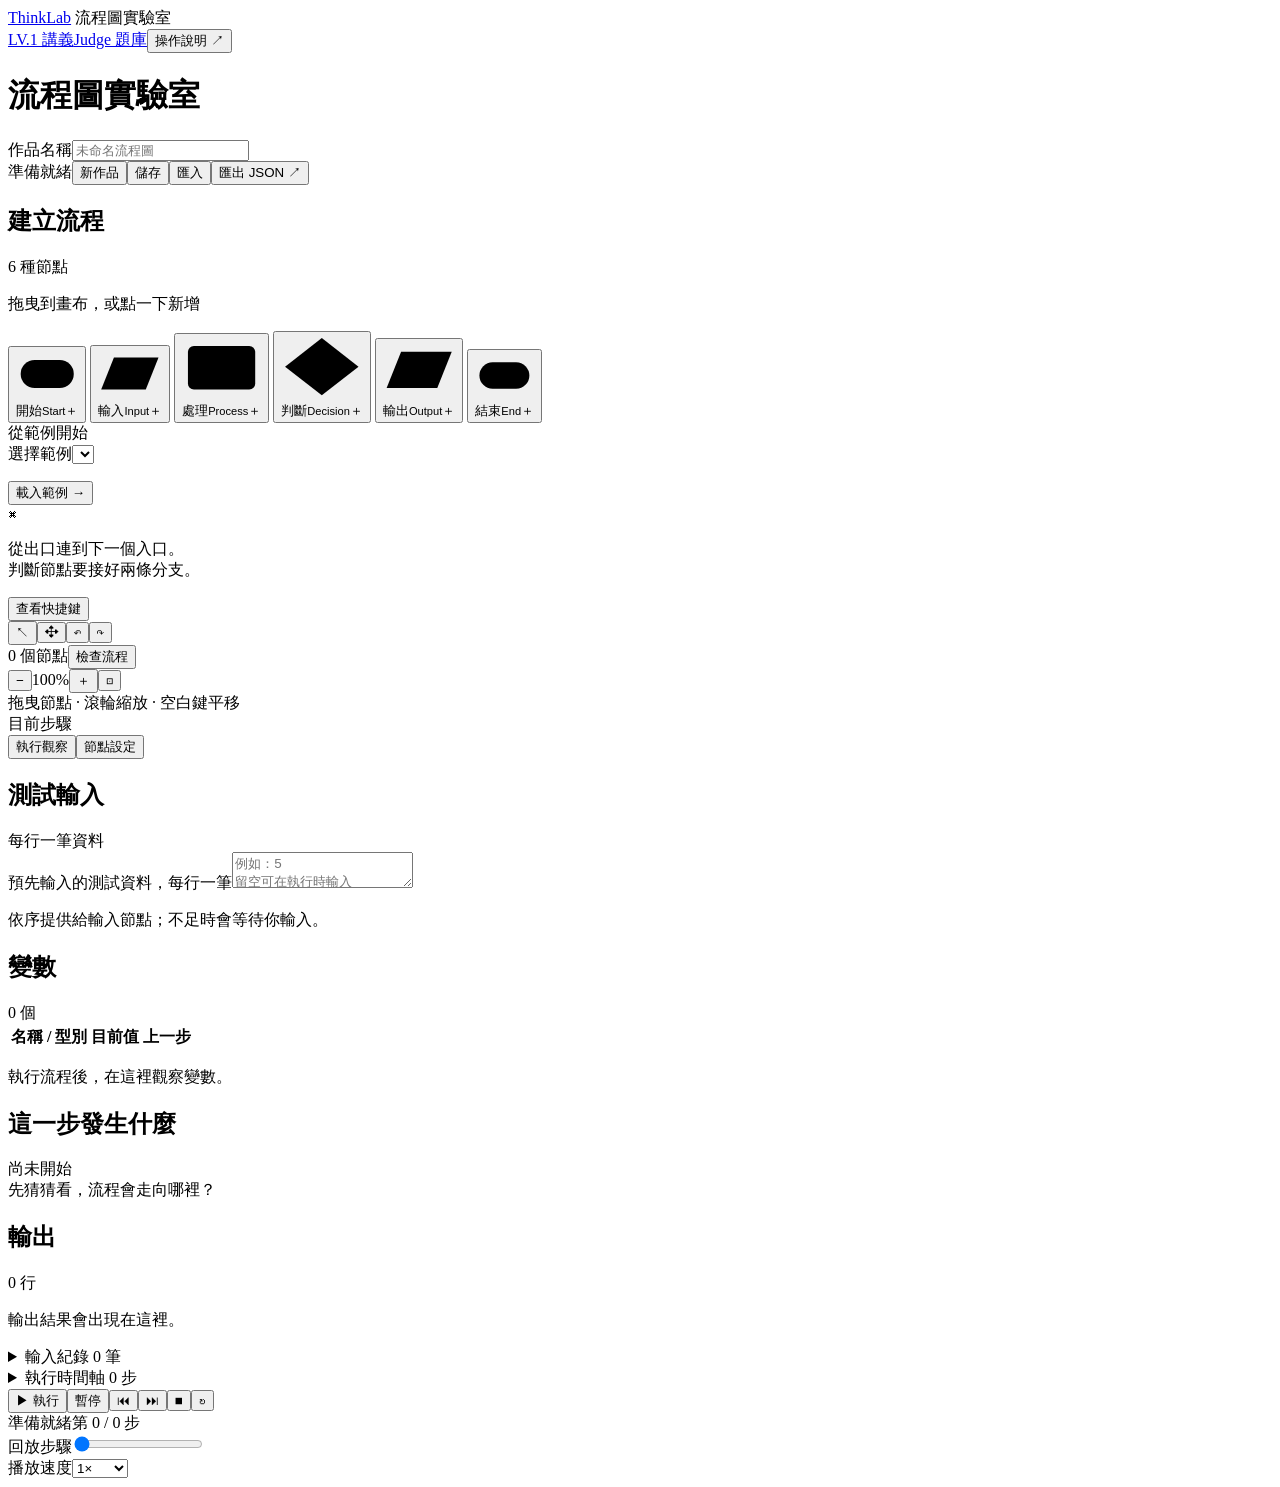
==== test/index.html @ 6e9bafad "改名" ====
<!doctype html>
<html lang="zh-TW">
<head>
  <meta charset="utf-8">
  <meta name="viewport" content="width=device-width, initial-scale=1">
  <meta name="theme-color" content="#0c0d12">
  <meta name="description" content="ThinkLab 流程圖實驗室：畫出邏輯，逐步探索變數與程式執行。">
  <title>流程圖實驗室｜ThinkLab</title>
  <link rel="icon" href="data:image/svg+xml,%3Csvg xmlns='http://www.w3.org/2000/svg' viewBox='0 0 32 32'%3E%3Crect width='32' height='32' rx='7' fill='%233b82f6'/%3E%3Cpath d='M9 10h14v4H9zm0 8h9v4H9z' fill='white'/%3E%3C/svg%3E">
  <link rel="stylesheet" href="./flow-lab.css?v=5d498caa21df">
  <script type="module" src="./flow-app.mjs?v=987bb8bc8cf8"></script>
</head>
<body>
  <header class="site-header">
    <a class="brand" href="../index.html"><span class="brand-icon" aria-hidden="true"></span>ThinkLab</a>
    <span class="header-divider"></span><span class="header-label">流程圖實驗室</span>
    <nav><a href="../beginner.html">LV.1 講義</a><a href="../judge.html">Judge 題庫</a><button id="help-btn" class="text-button">操作說明 <span aria-hidden="true">↗</span></button></nav>
  </header>
  <main>
    <h1 class="sr-only">流程圖實驗室</h1>
    <section class="project-bar" aria-label="作品">
      <div class="project-heading"><label for="graph-title" class="sr-only">作品名稱</label><input id="graph-title" maxlength="100" value="" placeholder="未命名流程圖"></div>
      <div class="file-actions"><span id="save-status" role="status">準備就緒</span><button id="new-btn">新作品</button><button id="save-btn">儲存</button><button id="import-btn">匯入</button><button id="export-btn">匯出 JSON <span aria-hidden="true">↗</span></button><input type="file" id="import-file" accept=".json,application/json" hidden></div>
    </section>
    <div class="workspace">
      <aside class="palette panel" aria-label="節點工具列">
        <div class="panel-heading"><h2>建立流程</h2><span class="tiny-label">6 種節點</span></div>
        <p class="panel-caption">拖曳到畫布，或點一下新增</p>
        <div id="node-palette" class="node-palette">
          <button class="palette-node" data-node-type="start" draggable="true"><svg viewBox="0 0 40 32" aria-hidden="true"><rect x="3" y="7" width="34" height="18" rx="9"/></svg><span>開始<small>Start</small></span><span class="add-sign">＋</span></button>
          <button class="palette-node" data-node-type="input" draggable="true"><svg viewBox="0 0 40 32" aria-hidden="true"><path d="M10 6h28l-8 20H2z"/></svg><span>輸入<small>Input</small></span><span class="add-sign">＋</span></button>
          <button class="palette-node" data-node-type="process" draggable="true"><svg viewBox="0 0 40 32" aria-hidden="true"><rect x="3" y="5" width="34" height="22" rx="3"/></svg><span>處理<small>Process</small></span><span class="add-sign">＋</span></button>
          <button class="palette-node" data-node-type="decision" draggable="true"><svg viewBox="0 0 40 32" aria-hidden="true"><path d="m20 2 18 14-18 14L2 16z"/></svg><span>判斷<small>Decision</small></span><span class="add-sign">＋</span></button>
          <button class="palette-node" data-node-type="output" draggable="true"><svg viewBox="0 0 40 32" aria-hidden="true"><path d="M10 6h28l-8 20H2z"/></svg><span>輸出<small>Output</small></span><span class="add-sign">＋</span></button>
          <button class="palette-node" data-node-type="end" draggable="true"><svg viewBox="0 0 40 32" aria-hidden="true"><rect x="3" y="7" width="34" height="18" rx="9"/><path d="M14 12h12v8H14z"/></svg><span>結束<small>End</small></span><span class="add-sign">＋</span></button>
        </div>
        <div class="example-section"><div class="section-kicker">從範例開始</div><label for="example-select" class="sr-only">選擇範例</label><select id="example-select"></select><p id="example-description"></p><button id="load-example-btn">載入範例 <span aria-hidden="true">→</span></button></div>
        <div class="palette-tip"><span class="tip-symbol">⌘</span><p>從出口連到下一個入口。<br>判斷節點要接好兩條分支。</p><button id="shortcuts-btn" class="text-button">查看快捷鍵</button></div>
      </aside>
      <section class="canvas-panel panel" aria-label="流程圖工作區">
        <div class="canvas-toolbar"><div class="tool-group"><button id="select-tool" class="icon-button active" title="選取與框選（V）" aria-label="選取與框選" aria-pressed="true">↖</button><button id="pan-tool" class="icon-button" title="平移（H 或按住空白鍵）" aria-label="平移畫布" aria-pressed="false">✥</button><span class="tool-divider"></span><button id="undo-btn" class="icon-button" title="復原 Ctrl / ⌘ Z" aria-label="復原">↶</button><button id="redo-btn" class="icon-button" title="重做 Ctrl / ⌘ Shift Z" aria-label="重做">↷</button></div><div class="tool-group"><span id="node-count">0 個節點</span><button id="validate-btn" class="validate-button">檢查流程</button></div></div>
        <div id="canvas" tabindex="0" aria-label="流程圖畫布。可拖曳節點，點選連接點拉線，按 Delete 刪除。"></div>
        <div class="canvas-bottom"><div class="zoom-tools"><button id="zoom-out-btn" aria-label="縮小畫布">−</button><span id="zoom-label">100%</span><button id="zoom-in-btn" aria-label="放大畫布">＋</button><span></span><button id="fit-btn" title="適應畫面" aria-label="適應畫面">⊡</button></div><span id="canvas-hint">拖曳節點 · 滾輪縮放 · 空白鍵平移</span><div class="path-legend"><i></i>目前步驟</div></div>
      </section>
      <aside class="inspector panel" aria-label="流程觀察與節點設定">
        <div class="panel-tabs" role="tablist" aria-label="側邊面板"><button id="observe-tab" role="tab" aria-controls="observe-panel" aria-selected="true" class="active">執行觀察</button><button id="properties-tab" role="tab" aria-controls="properties-panel" aria-selected="false">節點設定</button></div>
        <div class="inspector-scroll">
          <div id="observe-panel" role="tabpanel" aria-labelledby="observe-tab">
            <section id="runtime-error-card" class="runtime-error-card" hidden><strong>執行已安全中止</strong><p id="runtime-error-message"></p><button id="show-error-btn">查看出錯位置 →</button></section>
            <section class="observation-section"><div class="section-title"><h2>測試輸入</h2><span>每行一筆資料</span></div><label for="input-data" class="sr-only">預先輸入的測試資料，每行一筆</label><textarea id="input-data" rows="2" spellcheck="false" placeholder="例如：5&#10;留空可在執行時輸入"></textarea><p class="field-hint">依序提供給輸入節點；不足時會等待你輸入。</p></section>
            <section id="waiting-card" class="waiting-card" hidden><div class="waiting-label"><span class="status-dot"></span>等待輸入</div><p id="waiting-prompt"></p><form id="input-form"><label id="input-label" for="input-value"></label><div class="input-row"><input id="input-value" autocomplete="off" maxlength="4096" placeholder="輸入資料"><button type="submit" class="primary">繼續 →</button></div><p id="input-error" role="alert"></p></form></section>
            <section class="observation-section"><div class="section-title"><h2>變數</h2><span id="variable-count">0 個</span></div><div class="table-scroll"><table class="variables-table"><thead><tr><th>名稱 / 型別</th><th>目前值</th><th>上一步</th></tr></thead><tbody id="variables-body"></tbody></table></div><p id="variables-empty" class="empty-message">執行流程後，在這裡觀察變數。</p></section>
            <section class="observation-section condition-section"><div class="section-title"><h2>這一步發生什麼</h2><span id="event-type">尚未開始</span></div><div id="condition-content" class="event-card">先猜猜看，流程會走向哪裡？</div></section>
            <section class="observation-section"><div class="section-title"><h2>輸出</h2><span id="output-count">0 行</span></div><pre id="output-content" class="output-terminal" aria-label="程式輸出"></pre><p id="output-empty" class="terminal-placeholder">輸出結果會出現在這裡。</p></section>
            <details class="observation-section input-history-section"><summary>輸入紀錄 <span id="input-count">0 筆</span></summary><div id="input-history"></div></details>
            <details class="observation-section"><summary>執行時間軸 <span id="trace-count">0 步</span></summary><div id="trace-history" class="trace-history"></div></details>
          </div>
          <div id="properties-panel" role="tabpanel" aria-labelledby="properties-tab" hidden><div id="property-empty" class="property-empty"><span aria-hidden="true">↖</span><h2>選一個節點，編輯它的想法</h2><p>在畫布點選節點，就能修改名稱、變數與運算式。</p></div><form id="property-form" hidden><div class="property-type" id="property-type"></div><label for="node-title">節點名稱</label><input id="node-title" maxlength="100" autocomplete="off"><div id="expression-fields"><label for="node-expression" id="expression-label">運算式</label><textarea id="node-expression" spellcheck="false" rows="3" maxlength="2048"></textarea><p class="field-hint" id="expression-hint"></p></div><div id="input-fields"><label for="node-variable">目標變數</label><input id="node-variable" autocomplete="off" spellcheck="false" maxlength="64"><label for="node-input-type">資料型別</label><select id="node-input-type"><option value="integer">整數</option><option value="number">數字（含小數）</option><option value="text">文字</option><option value="boolean">布林值</option></select><label for="node-prompt">輸入提示</label><input id="node-prompt" maxlength="200" autocomplete="off"><p class="field-hint">提示只顯示在介面，不會加入輸出。</p></div><button class="primary apply-button" type="submit">套用設定</button><p class="field-hint">套用後會自動檢查流程並保存。</p></form><div id="selection-actions" class="selection-actions" hidden><button id="copy-btn">複製</button><button id="paste-btn">貼上</button><button id="delete-btn" class="danger-text">刪除選取項目</button></div></div>
          <section id="diagnostics-section" class="diagnostics-section" hidden><div class="section-title"><h2 id="diagnostics-title">流程檢查</h2><span id="diagnostics-count"></span></div><div id="diagnostics"></div></section>
        </div>
      </aside>
    </div>
    <section class="playback-bar" aria-label="執行控制列"><div class="playback-actions"><button id="run-btn" class="primary run-button"><span aria-hidden="true">▶</span> 執行</button><button id="pause-btn" title="暫停或繼續播放">暫停</button><button id="step-back-btn" class="icon-button" title="上一步" aria-label="上一步">⏮</button><button id="step-next-btn" class="icon-button" title="下一步" aria-label="下一步">⏭</button><button id="stop-btn" class="icon-button" title="停止計算並保留紀錄" aria-label="停止">■</button><button id="restart-btn" class="icon-button" title="重新開始" aria-label="重新開始">↻</button></div><div class="playback-progress"><div class="progress-meta"><span id="runtime-status" role="status"><i class="status-dot"></i>準備就緒</span><span id="step-label">第 0 / 0 步</span></div><label for="timeline" class="sr-only">回放步驟</label><input id="timeline" type="range" min="0" max="0" value="0" step="1"></div><div class="speed-control"><label for="speed">播放速度</label><select id="speed"><option value="0.25">0.25×</option><option value="0.5">0.5×</option><option value="1" selected>1×</option><option value="2">2×</option><option value="4">4×</option></select></div></section>
  </main>
  <div id="toast" class="toast" role="status" hidden></div>
  <dialog id="help-dialog"><div class="dialog-heading"><div><div class="eyebrow">QUICK GUIDE</div><h2>把邏輯，一步一步看懂</h2></div><button class="icon-button close-dialog" aria-label="關閉說明">×</button></div><div class="help-grid"><section><h3>01 建立與連線</h3><p>拖曳或點選左側節點。在節點的出口按下並拉到下一個入口；也可以依序點選兩個連接點。判斷節點的 True 與 False 都需要接好。</p><h3>02 編輯內容</h3><p>點選節點，在「節點設定」輸入變數或運算式。每個處理節點只執行一個指定，例如 <code>sum = sum + i</code>。</p><h3>03 執行與回看</h3><p>提供每行一筆的測試資料，或留空等待互動輸入。播放時可暫停、回退或拖曳時間軸；上一步會同步還原變數與輸出。</p><p>暫停控制畫面播放，背景計算仍可能繼續。停止會中止計算並保留已產生的紀錄。修改程式或測試資料會清除舊軌跡；移動節點與縮放則保留。</p></section><section><h3>支援的運算</h3><p><code>+ − * / // %</code>、括號、比較 <code>&gt; &lt; &gt;= &lt;= == !=</code>、布林 <code>True False and or not</code>。<code>/</code> 是除法，<code>//</code> 是向下取整除法，<code>%</code> 餘數與除數同號。</p><p>數字與文字不能直接相加；判斷條件必須是布林值。輸出節點每次輸出一行。變數使用英文字母、數字或底線，且不能以數字開頭。</p><h3>快捷鍵</h3><dl class="shortcuts"><dt>復原 / 重做</dt><dd>⌘ / Ctrl Z · Shift Z</dd><dt>複製 / 貼上</dt><dd>⌘ / Ctrl C · V</dd><dt>全選 / 多選</dt><dd>⌘ / Ctrl A · Shift 點選</dd><dt>刪除 / 取消</dt><dd>Delete · Esc</dd><dt>移動畫布</dt><dd>空白鍵＋拖曳 / 中鍵</dd></dl><p class="field-hint">每次開啟都從空白畫布開始，不會自動載入範例或還原草稿。要在下次繼續編輯，請先匯出 JSON，再匯入作品。本頁可離線使用已取得的靜態檔案。</p></section></div><button class="primary close-dialog">開始探索 →</button></dialog>
  <dialog id="confirm-dialog"><h2 id="confirm-title">載入作品</h2><p id="confirm-message"></p><div class="dialog-actions"><button id="confirm-cancel">取消</button><button id="confirm-ok" class="primary">繼續</button></div></dialog>
  <dialog id="edit-input-dialog"><h2>修改這筆輸入</h2><p>會依照新答案重新計算；這筆之後的輸入會重新詢問。</p><form id="edit-input-form"><label for="edit-input-value">新的輸入值</label><input id="edit-input-value" maxlength="4096" autocomplete="off"><div class="dialog-actions"><button type="button" id="edit-input-cancel">取消</button><button type="submit" class="primary">重新計算</button></div></form></dialog>
</body>
</html>
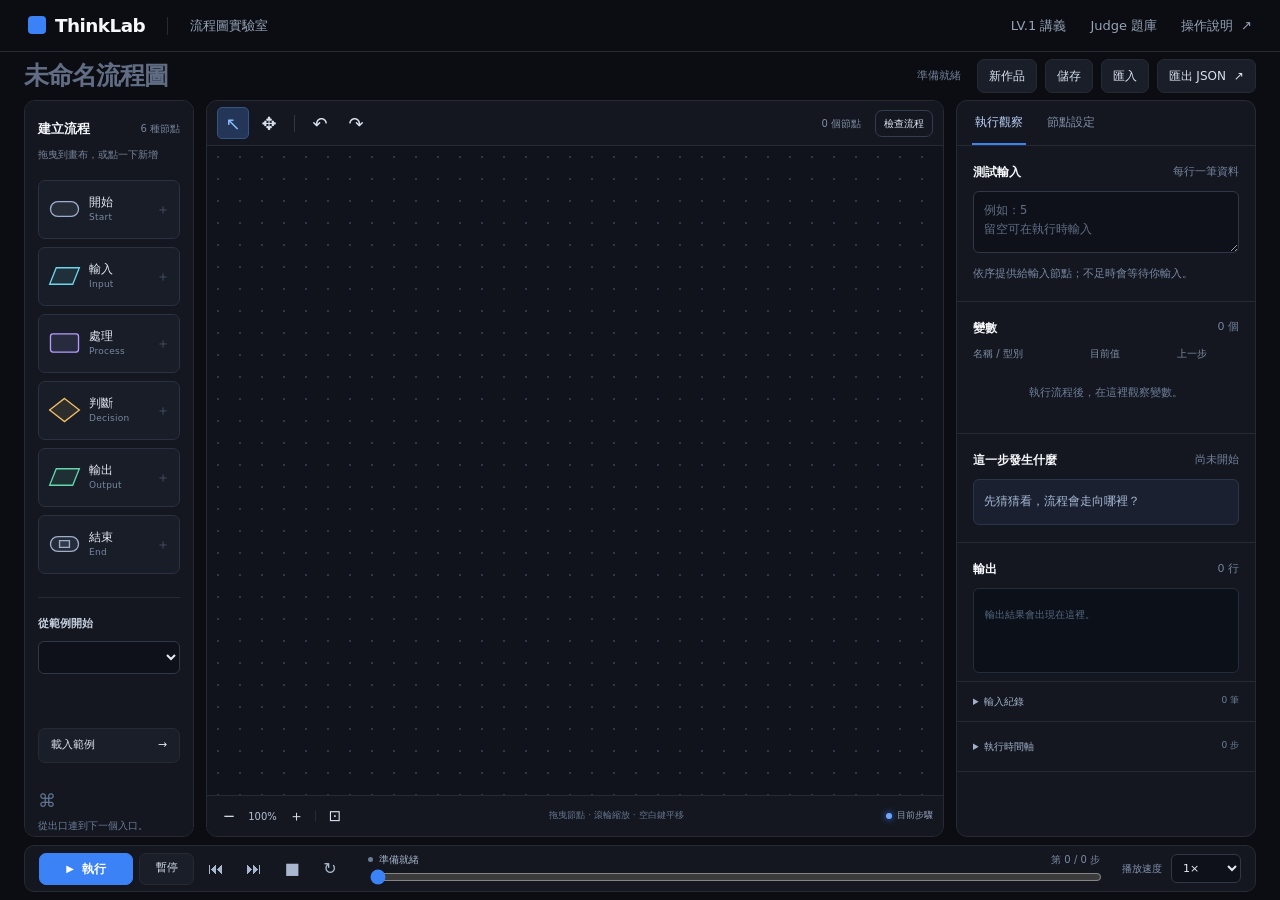
==== commit 327a6cb5: "流程圖實驗室細節修改 變數名稱可為中文 輸出可採用純文字與數值" ====
--- a/test/index.html
+++ b/test/index.html
@@ -8,7 +8,7 @@
   <title>流程圖實驗室｜ThinkLab</title>
   <link rel="icon" href="data:image/svg+xml,%3Csvg xmlns='http://www.w3.org/2000/svg' viewBox='0 0 32 32'%3E%3Crect width='32' height='32' rx='7' fill='%233b82f6'/%3E%3Cpath d='M9 10h14v4H9zm0 8h9v4H9z' fill='white'/%3E%3C/svg%3E">
   <link rel="stylesheet" href="./flow-lab.css?v=5d498caa21df">
-  <script type="module" src="./flow-app.mjs?v=987bb8bc8cf8"></script>
+  <script type="module" src="./flow-app.mjs?v=1cae1f9ef46a"></script>
 </head>
 <body>
   <header class="site-header">
@@ -55,7 +55,7 @@
             <details class="observation-section input-history-section"><summary>輸入紀錄 <span id="input-count">0 筆</span></summary><div id="input-history"></div></details>
             <details class="observation-section"><summary>執行時間軸 <span id="trace-count">0 步</span></summary><div id="trace-history" class="trace-history"></div></details>
           </div>
-          <div id="properties-panel" role="tabpanel" aria-labelledby="properties-tab" hidden><div id="property-empty" class="property-empty"><span aria-hidden="true">↖</span><h2>選一個節點，編輯它的想法</h2><p>在畫布點選節點，就能修改名稱、變數與運算式。</p></div><form id="property-form" hidden><div class="property-type" id="property-type"></div><label for="node-title">節點名稱</label><input id="node-title" maxlength="100" autocomplete="off"><div id="expression-fields"><label for="node-expression" id="expression-label">運算式</label><textarea id="node-expression" spellcheck="false" rows="3" maxlength="2048"></textarea><p class="field-hint" id="expression-hint"></p></div><div id="input-fields"><label for="node-variable">目標變數</label><input id="node-variable" autocomplete="off" spellcheck="false" maxlength="64"><label for="node-input-type">資料型別</label><select id="node-input-type"><option value="integer">整數</option><option value="number">數字（含小數）</option><option value="text">文字</option><option value="boolean">布林值</option></select><label for="node-prompt">輸入提示</label><input id="node-prompt" maxlength="200" autocomplete="off"><p class="field-hint">提示只顯示在介面，不會加入輸出。</p></div><button class="primary apply-button" type="submit">套用設定</button><p class="field-hint">套用後會自動檢查流程並保存。</p></form><div id="selection-actions" class="selection-actions" hidden><button id="copy-btn">複製</button><button id="paste-btn">貼上</button><button id="delete-btn" class="danger-text">刪除選取項目</button></div></div>
+          <div id="properties-panel" role="tabpanel" aria-labelledby="properties-tab" hidden><div id="property-empty" class="property-empty"><span aria-hidden="true">↖</span><h2>選一個節點，編輯它的想法</h2><p>在畫布點選節點，就能修改名稱、變數與運算式。</p></div><form id="property-form" hidden><div class="property-type" id="property-type"></div><label for="node-title">節點名稱</label><input id="node-title" maxlength="100" autocomplete="off"><div id="expression-fields"><div id="output-mode-field" hidden><label for="node-output-mode">輸出內容</label><select id="node-output-mode"><option value="text">文字</option><option value="expression">運算式</option></select></div><label for="node-expression" id="expression-label">運算式</label><textarea id="node-expression" spellcheck="false" rows="3" maxlength="2048"></textarea><p class="field-hint" id="expression-hint"></p></div><div id="input-fields"><label for="node-variable">目標變數</label><input id="node-variable" autocomplete="off" spellcheck="false" maxlength="64"><label for="node-input-type">資料型別</label><select id="node-input-type"><option value="integer">整數</option><option value="number">數字（含小數）</option><option value="text">文字</option><option value="boolean">布林值</option></select><label for="node-prompt">輸入提示</label><input id="node-prompt" maxlength="200" autocomplete="off"><p class="field-hint">提示只顯示在介面，不會加入輸出。</p></div><button class="primary apply-button" type="submit">套用設定</button><p class="field-hint">套用後會自動檢查流程並保存。</p></form><div id="selection-actions" class="selection-actions" hidden><button id="copy-btn">複製</button><button id="paste-btn">貼上</button><button id="delete-btn" class="danger-text">刪除選取項目</button></div></div>
           <section id="diagnostics-section" class="diagnostics-section" hidden><div class="section-title"><h2 id="diagnostics-title">流程檢查</h2><span id="diagnostics-count"></span></div><div id="diagnostics"></div></section>
         </div>
       </aside>
@@ -63,7 +63,7 @@
     <section class="playback-bar" aria-label="執行控制列"><div class="playback-actions"><button id="run-btn" class="primary run-button"><span aria-hidden="true">▶</span> 執行</button><button id="pause-btn" title="暫停或繼續播放">暫停</button><button id="step-back-btn" class="icon-button" title="上一步" aria-label="上一步">⏮</button><button id="step-next-btn" class="icon-button" title="下一步" aria-label="下一步">⏭</button><button id="stop-btn" class="icon-button" title="停止計算並保留紀錄" aria-label="停止">■</button><button id="restart-btn" class="icon-button" title="重新開始" aria-label="重新開始">↻</button></div><div class="playback-progress"><div class="progress-meta"><span id="runtime-status" role="status"><i class="status-dot"></i>準備就緒</span><span id="step-label">第 0 / 0 步</span></div><label for="timeline" class="sr-only">回放步驟</label><input id="timeline" type="range" min="0" max="0" value="0" step="1"></div><div class="speed-control"><label for="speed">播放速度</label><select id="speed"><option value="0.25">0.25×</option><option value="0.5">0.5×</option><option value="1" selected>1×</option><option value="2">2×</option><option value="4">4×</option></select></div></section>
   </main>
   <div id="toast" class="toast" role="status" hidden></div>
-  <dialog id="help-dialog"><div class="dialog-heading"><div><div class="eyebrow">QUICK GUIDE</div><h2>把邏輯，一步一步看懂</h2></div><button class="icon-button close-dialog" aria-label="關閉說明">×</button></div><div class="help-grid"><section><h3>01 建立與連線</h3><p>拖曳或點選左側節點。在節點的出口按下並拉到下一個入口；也可以依序點選兩個連接點。判斷節點的 True 與 False 都需要接好。</p><h3>02 編輯內容</h3><p>點選節點，在「節點設定」輸入變數或運算式。每個處理節點只執行一個指定，例如 <code>sum = sum + i</code>。</p><h3>03 執行與回看</h3><p>提供每行一筆的測試資料，或留空等待互動輸入。播放時可暫停、回退或拖曳時間軸；上一步會同步還原變數與輸出。</p><p>暫停控制畫面播放，背景計算仍可能繼續。停止會中止計算並保留已產生的紀錄。修改程式或測試資料會清除舊軌跡；移動節點與縮放則保留。</p></section><section><h3>支援的運算</h3><p><code>+ − * / // %</code>、括號、比較 <code>&gt; &lt; &gt;= &lt;= == !=</code>、布林 <code>True False and or not</code>。<code>/</code> 是除法，<code>//</code> 是向下取整除法，<code>%</code> 餘數與除數同號。</p><p>數字與文字不能直接相加；判斷條件必須是布林值。輸出節點每次輸出一行。變數使用英文字母、數字或底線，且不能以數字開頭。</p><h3>快捷鍵</h3><dl class="shortcuts"><dt>復原 / 重做</dt><dd>⌘ / Ctrl Z · Shift Z</dd><dt>複製 / 貼上</dt><dd>⌘ / Ctrl C · V</dd><dt>全選 / 多選</dt><dd>⌘ / Ctrl A · Shift 點選</dd><dt>刪除 / 取消</dt><dd>Delete · Esc</dd><dt>移動畫布</dt><dd>空白鍵＋拖曳 / 中鍵</dd></dl><p class="field-hint">每次開啟都從空白畫布開始，不會自動載入範例或還原草稿。要在下次繼續編輯，請先匯出 JSON，再匯入作品。本頁可離線使用已取得的靜態檔案。</p></section></div><button class="primary close-dialog">開始探索 →</button></dialog>
+  <dialog id="help-dialog"><div class="dialog-heading"><div><div class="eyebrow">QUICK GUIDE</div><h2>把邏輯，一步一步看懂</h2></div><button class="icon-button close-dialog" aria-label="關閉說明">×</button></div><div class="help-grid"><section><h3>01 建立與連線</h3><p>拖曳或點選左側節點。在節點的出口按下並拉到下一個入口；也可以依序點選兩個連接點。判斷節點的 True 與 False 都需要接好。</p><h3>02 編輯內容</h3><p>點選節點，在「節點設定」輸入變數或運算式。每個處理節點只執行一個指定，例如 <code>sum = sum + i</code>。變數名稱可以直接用中文，例如 <code>總分 = 總分 + 分數</code>。</p><h3>03 執行與回看</h3><p>提供每行一筆的測試資料，或留空等待互動輸入。播放時可暫停、回退或拖曳時間軸；上一步會同步還原變數與輸出。</p><p>暫停控制畫面播放，背景計算仍可能繼續。停止會中止計算並保留已產生的紀錄。修改程式或測試資料會清除舊軌跡；移動節點與縮放則保留。</p></section><section><h3>支援的運算</h3><p><code>+ − * / // %</code>、括號、比較 <code>&gt; &lt; &gt;= &lt;= == !=</code>、布林 <code>True False and or not</code>。<code>/</code> 是除法，<code>//</code> 是向下取整除法，<code>%</code> 餘數與除數同號。</p><p>數字與文字不能直接相加；判斷條件必須是布林值。變數可用中文、英文字母或底線開頭，之後可接中文、英數字與底線，不能以數字開頭。</p><h3>輸出節點</h3><p>每次輸出一行，並可選擇兩種寫法。「文字」把整段照字面輸出，<code>{變數}</code> 會換成當下的值，例如 <code>總分是 {總分} 分</code>；要印出大括號本身請寫 <code>{{</code> 或 <code>}}</code>。「運算式」則輸出計算結果，例如 <code>total</code> 或 <code>name + "，你好"</code>。</p><h3>快捷鍵</h3><dl class="shortcuts"><dt>復原 / 重做</dt><dd>⌘ / Ctrl Z · Shift Z</dd><dt>複製 / 貼上</dt><dd>⌘ / Ctrl C · V</dd><dt>全選 / 多選</dt><dd>⌘ / Ctrl A · Shift 點選</dd><dt>刪除 / 取消</dt><dd>Delete · Esc</dd><dt>移動畫布</dt><dd>空白鍵＋拖曳 / 中鍵</dd></dl><p class="field-hint">每次開啟都從空白畫布開始，不會自動載入範例或還原草稿。要在下次繼續編輯，請先匯出 JSON，再匯入作品。本頁可離線使用已取得的靜態檔案。</p></section></div><button class="primary close-dialog">開始探索 →</button></dialog>
   <dialog id="confirm-dialog"><h2 id="confirm-title">載入作品</h2><p id="confirm-message"></p><div class="dialog-actions"><button id="confirm-cancel">取消</button><button id="confirm-ok" class="primary">繼續</button></div></dialog>
   <dialog id="edit-input-dialog"><h2>修改這筆輸入</h2><p>會依照新答案重新計算；這筆之後的輸入會重新詢問。</p><form id="edit-input-form"><label for="edit-input-value">新的輸入值</label><input id="edit-input-value" maxlength="4096" autocomplete="off"><div class="dialog-actions"><button type="button" id="edit-input-cancel">取消</button><button type="submit" class="primary">重新計算</button></div></form></dialog>
 </body>
--- a/test/flow-lab.css
+++ b/test/flow-lab.css
@@ -0,0 +1,15 @@
+:root{color-scheme:dark;--ink:#f5f7fa;--paper:#0c0d12;--line:#262a33;--muted:#94a3b8;--soft:#141720;--accent:#3b82f6;--accent-hover:#4b7de7;--green:#63d6ad;--amber:#f1bd62;--red:#ff8192;--mono:"Fira Code","SFMono-Regular",Consolas,monospace;--font:"Plus Jakarta Sans","Noto Sans TC","Segoe UI",system-ui,sans-serif}
+*,*::before,*::after{font-variant-ligatures:none!important}
+*{box-sizing:border-box}body{margin:0;background:var(--paper);color:var(--ink);font:14px/1.5 var(--font)}button,input,select,textarea{font:inherit}button,a,input,select,textarea{-webkit-tap-highlight-color:transparent}button{display:inline-flex;align-items:center;justify-content:center;gap:8px;border:1px solid var(--line);background:#1a1e28;color:#d9e1ef;border-radius:7px;padding:8px 12px;cursor:pointer;transition:background .16s,border-color .16s,color .16s;white-space:nowrap}button:hover{background:#242b3a;border-color:#45516a;color:white}button:disabled{cursor:default;opacity:.35}button:disabled:hover{background:#1a1e28;border-color:var(--line)}button.primary{background:var(--accent);border-color:var(--accent);color:#fff;font-weight:650}button.primary:hover{background:var(--accent-hover)}button:focus-visible,a:focus-visible,input:focus-visible,textarea:focus-visible,select:focus-visible,summary:focus-visible{outline:2px solid #8eb0ff;outline-offset:3px}input,textarea,select{width:100%;background:#0e1119;border:1px solid #303747;border-radius:6px;padding:9px 10px;color:#e5eaf4}textarea{resize:vertical;min-height:62px;max-height:180px;line-height:1.6;font-family:var(--mono)}select{cursor:pointer}input::placeholder,textarea::placeholder{color:#606d84}a{color:inherit;text-decoration:none}h1,h2,h3,p{margin:0}h2{font-size:13px;font-weight:650}[hidden]{display:none!important}.sr-only{position:absolute;width:1px;height:1px;padding:0;margin:-1px;overflow:hidden;clip:rect(0,0,0,0);white-space:nowrap;border:0}
+.site-header{height:52px;display:flex;align-items:center;gap:22px;padding:0 28px;border-bottom:1px solid var(--line);background:rgba(12,13,18,.95)}.brand{font-size:1.15rem;font-weight:800;letter-spacing:-.03em;display:flex;align-items:center;gap:9px}.brand-icon{width:18px;height:18px;border-radius:4px;background:var(--accent)}.header-divider{height:18px;width:1px;background:var(--line)}.header-label{font-size:13px;color:var(--muted)}.site-header nav{margin-left:auto;display:flex;gap:24px;align-items:center;color:var(--muted);font-size:13px}.site-header nav a:hover{color:white}.text-button{border:0;background:transparent;padding:0;color:var(--muted);font-size:12px}.text-button:hover{background:transparent;color:white}.site-header .text-button{font-size:13px}main{height:calc(100dvh - 52px);min-height:690px;display:flex;flex-direction:column;padding:0 24px 8px;max-width:2000px;margin:auto}.project-bar{flex:none;display:flex;justify-content:space-between;align-items:center;gap:24px;height:48px}.eyebrow{font-size:10px;font-weight:700;letter-spacing:.17em;color:#69a7ff;margin-bottom:5px}.eyebrow span{font-size:10px;font-weight:400;letter-spacing:.06em;color:#68778e;margin-left:10px}.project-heading{min-width:200px}.project-heading input{font-family:var(--font);font-size:25px;font-weight:700;letter-spacing:-.04em;line-height:1.25;background:transparent;border:1px solid transparent;margin-left:-6px;padding:2px 5px;width:min(460px,100%)}.project-heading input:hover{border-color:var(--line)}.file-actions{display:flex;gap:8px;align-items:center}.file-actions button{font-size:12px;padding:7px 11px}.file-actions #save-status{font-size:11px;color:#738299;margin-right:8px;max-width:190px}.workspace{display:grid;grid-template-columns:170px minmax(280px,1fr) 300px;gap:12px;min-height:0;flex:1}.panel{border:1px solid var(--line);border-radius:11px;overflow:hidden;background:var(--soft)}.palette{display:flex;flex-direction:column;padding:18px 13px;overflow-y:auto}.panel-heading{display:flex;justify-content:space-between;align-items:center;gap:5px}.tiny-label{font-size:10px;color:#77859b}.panel-caption{font-size:10px;color:#77859b;margin:8px 0 17px;white-space:nowrap}.node-palette{display:grid;gap:8px}.palette-node{justify-content:flex-start;text-align:left;padding:10px 9px;background:#181d28;border-color:#2a3141;border-radius:7px;min-height:59px;cursor:grab}.palette-node:active{cursor:grabbing}.palette-node svg{width:33px;height:30px;flex:none;fill:color-mix(in srgb,var(--node-color) 10%,transparent);stroke:var(--node-color);stroke-width:1.6;--node-color:#9daecc}.palette-node[data-node-type="input"] svg{--node-color:#6dd5ed}.palette-node[data-node-type="process"] svg{--node-color:#b69cff}.palette-node[data-node-type="decision"] svg{--node-color:#f1bd62}.palette-node[data-node-type="output"] svg{--node-color:#63d6ad}.palette-node span{font-size:12px;color:#e3e9f4;font-weight:500}.palette-node small{display:block;font-size:9px;line-height:1.5;color:#7888a1;font-weight:400;letter-spacing:.03em}.palette-node .add-sign{font-size:14px;margin-left:auto;color:#64738b;opacity:.6}.example-section{border-top:1px solid var(--line);padding-top:18px;margin-top:23px}.section-kicker{font-size:11px;font-weight:600;margin-bottom:9px;color:#c6d0e0}.example-section select{font-size:11px;padding:8px 5px}.example-section p{font-size:10px;color:#8796ad;line-height:1.7;margin:10px 0;min-height:34px}.example-section button{width:100%;font-size:11px;justify-content:space-between}.palette-tip{margin-top:auto;padding-top:22px;color:#6c7d98;font-size:10px;line-height:1.8}.tip-symbol{font-size:18px;color:#5e728f}.palette-tip .text-button{margin-top:7px;font-size:10px;color:#8eadd9}
+.canvas-panel{display:flex;position:relative;flex-direction:column;background:#10131b}.canvas-toolbar{height:45px;border-bottom:1px solid var(--line);display:flex;align-items:center;justify-content:space-between;padding:0 10px;background:#141720;z-index:2;flex:none}.tool-group{display:flex;gap:4px;align-items:center}.icon-button{padding:0;width:32px;height:32px;font-size:18px;background:transparent;border-color:transparent;border-radius:5px}.icon-button.active{background:#233657;color:#8dbaff;border-color:#355482}.tool-divider{height:17px;width:1px;background:#303644;margin:0 5px}#node-count{font-size:10px;color:#7e8da5;margin-right:10px}.validate-button{font-size:10px;background:transparent;border-color:#343d50;padding:5px 8px}.validate-button.is-valid{color:#74c9a9}.validate-button.has-errors{color:var(--red);border-color:#69404a}#canvas{flex:1;min-height:0;overflow:hidden;position:relative;background-color:#10131b;background-image:radial-gradient(#2e374b 1px,transparent 1px);background-size:22px 22px;outline:none}#canvas:focus-visible{box-shadow:inset 0 0 0 2px #5c8dd4}.canvas-bottom{display:flex;align-items:center;justify-content:space-between;gap:8px;height:41px;padding:0 10px;background:#141720;border-top:1px solid var(--line);flex:none}.zoom-tools{display:flex;align-items:center;gap:3px;flex:none}.zoom-tools button{width:24px;height:26px;padding:0;border:none;background:transparent;font-size:15px}.zoom-tools span{font-size:10px;color:#b4c1d4;min-width:37px;text-align:center}.zoom-tools span:empty{min-width:1px;height:12px;background:var(--line);margin:0 4px}#canvas-hint{font-size:9px;color:#66768e;white-space:nowrap;overflow:hidden;text-overflow:ellipsis}.path-legend{display:flex;gap:5px;align-items:center;font-size:9px;white-space:nowrap;color:#92a0b6}.path-legend i{width:6px;height:6px;border-radius:50%;background:#70a6ff;box-shadow:0 0 7px #3b82f6}
+.inspector{display:flex;flex-direction:column}.panel-tabs{display:flex;border-bottom:1px solid var(--line);flex:none;height:45px;padding:0 15px;gap:18px}.panel-tabs button{font-size:11px;background:transparent;border:0;border-bottom:2px solid transparent;border-radius:0;padding:0 3px;color:#8392a8}.panel-tabs button.active{border-bottom-color:var(--accent);color:#bed6ff}.inspector-scroll{overflow-y:auto;flex:1;scrollbar-width:thin;scrollbar-color:#384359 transparent}.observation-section{padding:17px 16px;border-bottom:1px solid var(--line)}.section-title{display:flex;justify-content:space-between;align-items:center;margin-bottom:10px;gap:8px}.section-title h2{font-size:11px}.section-title>span{font-size:9px;color:#73849d}.field-hint{font-size:10px;line-height:1.7;color:#7889a3;margin-top:6px}.observation-section textarea{font-size:12px}.table-scroll{overflow:auto;max-height:230px}.variables-table{width:100%;font:11px var(--mono);border-collapse:collapse;table-layout:fixed}.variables-table th{font:9px var(--font);color:#7f8fa7;text-align:left;padding:0 5px 8px}.variables-table th:first-child{padding-left:0;width:42%}.variables-table th:nth-child(2){width:33%}.variables-table td{border-top:1px solid #242c3c;padding:8px 5px;word-break:break-all;color:#dce5f4;vertical-align:top}.variables-table td:first-child{padding-left:0;color:#bca7ef}.variables-table td:last-child{color:#70839f}.variables-table td small{display:block;font:8px var(--font);color:#6c7d95;margin-top:3px}.variables-table tr.changed td:nth-child(2){color:#8eceff;background:#1c3049;border-radius:4px}.empty-message{font-size:10px;color:#6c7e99;text-align:center;padding:14px 0;line-height:1.8}.event-card{background:#1a2030;border:1px solid #2a354b;border-radius:6px;padding:11px 10px;font-size:11px;color:#a6b9d4;line-height:1.8;overflow-wrap:anywhere}.event-card code{font:11px/1.8 var(--mono);display:block;color:#d6e2f6}.event-card strong{color:var(--green)}.event-card .false-result{color:var(--amber)}.output-terminal{white-space:pre-wrap;overflow-wrap:anywhere;word-break:break-word;background:#0c1018;border:1px solid #242d3e;border-radius:6px;color:#9bdfc1;padding:12px;min-height:85px;max-height:260px;overflow:auto;margin:0;font:12px/1.75 var(--mono)}.terminal-placeholder{position:relative;pointer-events:none;margin:-65px 12px 42px;color:#546881;font:10px var(--mono)}.input-history-section{padding-top:12px;padding-bottom:12px}details summary{cursor:pointer;font-size:10px;color:#a0b0c7}details summary span{float:right;color:#6e819b;font-size:9px}.history-item{display:flex;gap:8px;align-items:center;padding:10px 0 4px;font-size:10px;border-top:1px solid var(--line);margin-top:7px}.history-item code{flex:1;overflow-wrap:anywhere;color:#91bfd8}.history-item button{font-size:9px;padding:3px 6px}.trace-history{max-height:260px;overflow-y:auto;padding-top:8px}.trace-item{display:flex;justify-content:flex-start;gap:8px;width:100%;border:0;border-radius:4px;background:transparent;font-size:10px;padding:6px}.trace-item.active{background:#233858;color:#bdd7ff}.trace-item small{color:#6f84a4;min-width:26px}.trace-item span{overflow:hidden;text-overflow:ellipsis}.waiting-card{margin:12px 12px 0;padding:13px;background:#2c2418;border:1px solid #75603a;border-radius:8px}.waiting-label{font-size:10px;font-weight:600;color:#f1c776;display:flex;align-items:center;gap:7px}.waiting-label .status-dot{background:#f1c776}.waiting-card p{font-size:12px;line-height:1.8;margin:7px 0}.waiting-card label{font-size:10px;color:#bba784;margin-bottom:5px;display:block}.input-row{display:flex;gap:6px}.input-row input{min-width:0;font:12px var(--mono)}.input-row button{font-size:10px;padding:6px 9px}.waiting-card #input-error{font-size:10px;color:var(--red);margin-bottom:0}.waiting-card #input-error:empty{display:none}
+.property-empty{padding:36px 23px;text-align:center}.property-empty>span{font-size:32px;color:#5a80b7;display:block;margin-bottom:16px}.property-empty h2{font-size:13px;color:#b1c0d5;line-height:1.8}.property-empty p{font-size:11px;color:#6f829f;line-height:1.8;margin-top:12px}#property-form{padding:20px 16px}#property-form label{display:block;font-size:11px;color:#a5b6ce;margin:16px 0 6px}#property-form input,#property-form textarea,#property-form select{font-size:12px}#node-expression,#node-variable{font-family:var(--mono)}.property-type{font-size:10px;text-transform:uppercase;letter-spacing:.1em;color:#8ab8ff}.apply-button{width:100%;margin-top:21px;font-size:12px}.selection-actions{border-top:1px solid var(--line);margin:0 16px;padding:17px 0;display:flex;gap:7px}.selection-actions button{font-size:10px;flex:1}.danger-text{color:var(--red)}.diagnostics-section{padding:16px}.diagnostic{display:block;text-align:left;white-space:normal;width:100%;margin-top:6px;padding:9px;background:#281d27;border:1px solid #573443;border-radius:6px;font-size:10px;line-height:1.7;color:#f3a2ad}.diagnostic.warning{background:#27241c;border-color:#544a30;color:#c7b688}.diagnostic small{display:block;opacity:.65;font-size:8px}.diagnostic:hover{background:#352836}
+.playback-bar{border:1px solid var(--line);border-radius:10px;background:#141720;display:flex;align-items:center;gap:22px;padding:6px 14px;margin-top:8px;min-height:46px;flex:none}.playback-actions{display:flex;gap:6px;align-items:center}.run-button{min-width:94px;font-size:12px;height:32px;padding:5px 12px}.run-button span{font-size:10px}#pause-btn{font-size:11px;min-width:55px;height:32px;padding:5px 8px}.playback-actions .icon-button{font-size:16px;color:#a8b7cd}.playback-progress{flex:1;min-width:100px}.progress-meta{display:flex;justify-content:space-between;gap:10px;font-size:10px;color:#7c8ba3;margin-bottom:4px}#runtime-status{display:flex;align-items:center;gap:6px;color:#a6b6cd;overflow:hidden;white-space:nowrap;text-overflow:ellipsis}.status-dot{display:inline-block;width:5px;height:5px;background:#6b7c95;border-radius:50%;flex:none}#runtime-status[data-state="playing"] .status-dot{background:#6ca6ff;box-shadow:0 0 6px #6ca6ff}#runtime-status[data-state="completed"] .status-dot{background:var(--green)}#runtime-status[data-state="error"] .status-dot{background:var(--red)}#runtime-status[data-state="waiting"] .status-dot{background:var(--amber)}#timeline{display:block;padding:0;height:12px;border:0;cursor:pointer;accent-color:var(--accent);width:100%}.speed-control{display:flex;align-items:center;gap:9px;flex:none}.speed-control label{font-size:10px;color:#8293ad}.speed-control select{width:70px;padding:6px 7px;font-size:11px}.toast{position:fixed;bottom:110px;left:50%;transform:translateX(-50%);background:#243148;border:1px solid #4c6385;color:#e3edff;font-size:12px;line-height:1.7;padding:11px 19px;border-radius:8px;max-width:min(600px,90vw);box-shadow:0 10px 40px #0008;z-index:100;pointer-events:none}dialog{color:var(--ink);background:#141923;border:1px solid #35435b;border-radius:14px;max-width:780px;width:calc(100% - 40px);padding:30px;box-shadow:0 30px 100px #0009}dialog::backdrop{background:#05070dbb;backdrop-filter:blur(4px)}.dialog-heading{display:flex;align-items:flex-start;justify-content:space-between;margin-bottom:23px}.dialog-heading h2{font-size:23px;margin-top:8px}.help-grid{display:grid;grid-template-columns:1fr 1fr;gap:30px}.help-grid h3{font-size:12px;color:#b7cef1;margin:20px 0 8px}.help-grid h3:first-child{margin-top:0}.help-grid p{font-size:12px;color:#9cabc1;line-height:1.9;margin-bottom:10px}code{font-family:var(--mono)}.help-grid code{color:#c0acf0;font-size:11px}.shortcuts{display:grid;grid-template-columns:1fr 1.3fr;font-size:11px;color:#90a3bf;gap:8px;margin-bottom:16px}.shortcuts dd{margin:0;color:#c1cfe3}dialog>.primary{margin-top:20px}#confirm-dialog,#edit-input-dialog{max-width:450px}#confirm-dialog h2,#edit-input-dialog h2{font-size:19px;margin-bottom:14px}#confirm-dialog p,#edit-input-dialog p{font-size:13px;color:#9aabc4;line-height:1.8}.dialog-actions{display:flex;gap:9px;justify-content:flex-end;margin-top:23px}#edit-input-form label{display:block;font-size:12px;color:#adbed6;margin:18px 0 8px}
+@media(min-width:1600px){.workspace{grid-template-columns:185px minmax(400px,1fr) 325px}.palette{padding:20px 16px}.node-palette{gap:10px}.palette-node{min-height:63px}.project-bar{height:52px}main{padding:0 30px 10px}.observation-section{padding:19px}}
+@media(max-width:1180px){main{padding:0 12px 8px}.workspace{grid-template-columns:146px minmax(250px,1fr) 270px;gap:8px}.palette{padding:16px 10px}.panel-caption{font-size:9px}.tiny-label{display:none}.palette-node{padding:8px 6px;gap:5px}.palette-node svg{width:28px}.canvas-bottom #canvas-hint{display:none}.file-actions #save-status{display:none}.playback-bar{gap:14px;padding:6px 12px}.speed-control label{display:none}.project-bar{height:48px}.site-header{padding:0 20px}}
+@media(max-width:900px){.site-header nav{gap:13px}.header-label{display:none}.header-divider{display:none}.workspace{grid-template-columns:120px minmax(250px,1fr) 240px}.palette{padding:14px 8px}.panel-caption{white-space:normal}.palette-node .add-sign{display:none}.palette-node{min-height:51px}.palette-node span{font-size:11px}.palette-tip{display:none}.example-section{padding-top:12px;margin-top:16px}.observation-section{padding:14px 12px}.playback-bar{gap:10px}.playback-actions{gap:2px}.playback-actions .icon-button{width:28px}.run-button{min-width:75px}.path-legend{display:none}.project-heading input{font-size:22px}.eyebrow span{display:none}.file-actions{gap:5px}.file-actions button{font-size:10px;padding:7px 8px}}
+@media(max-width:720px){body{overflow:auto}.site-header{height:54px;padding:0 14px}.site-header nav a{display:none}main{height:auto;min-height:calc(100dvh - 54px);padding:0 10px 12px}.project-bar{height:auto;min-height:98px;align-items:flex-start;padding:12px 3px;gap:8px;flex-direction:column}.file-actions{width:100%}.file-actions button{flex:1}.workspace{grid-template-columns:1fr;gap:10px}.palette{padding:12px;overflow:visible}.panel-heading,.panel-caption,.palette-tip{display:none}.node-palette{grid-template-columns:repeat(6,1fr);gap:5px}.palette-node{flex-direction:column;gap:1px;padding:6px 1px;min-width:0}.palette-node svg{height:22px;width:27px}.palette-node small{display:none}.example-section{display:grid;grid-template-columns:1fr 110px;gap:8px;border:0;margin:10px 0 0;padding:0}.example-section .section-kicker,.example-section p{display:none}.example-section select{font-size:11px}.canvas-panel{height:560px;min-height:350px}.inspector{max-height:600px}.playback-bar{position:sticky;bottom:8px;flex-wrap:wrap;gap:10px;z-index:8;box-shadow:0 6px 30px #0007}.playback-actions{flex:1;justify-content:space-between}.playback-progress{order:3;flex-basis:100%}.speed-control select{width:64px}.help-grid{grid-template-columns:1fr;gap:10px}dialog{padding:23px}.dialog-heading h2{font-size:20px}.canvas-bottom #canvas-hint{display:block;font-size:9px}.toast{bottom:135px}}
+@media(prefers-reduced-motion:reduce){*,*::before,*::after{animation-duration:.001ms!important;transition-duration:.001ms!important;scroll-behavior:auto!important}}
+/* Reading sizes remain comfortable on classroom desktop displays. */
+.panel-tabs button,.section-title h2{font-size:12px}.section-title>span,.field-hint,.empty-message{font-size:11px}.variables-table{font-size:12px}.variables-table th{font-size:10px}.event-card,.event-card code{font-size:12px}.panel-caption{white-space:normal;line-height:1.6}.runtime-error-card{margin:12px 12px 0;padding:13px;border:1px solid #75404b;background:#30202a;border-radius:8px;color:#f0a6b4}.runtime-error-card strong{font-size:12px}.runtime-error-card p{font-size:11px;line-height:1.8;margin:8px 0}.runtime-error-card button{font-size:10px;background:#432734;border-color:#75404b;color:#ffd4df}.selection-actions{flex-wrap:wrap}
